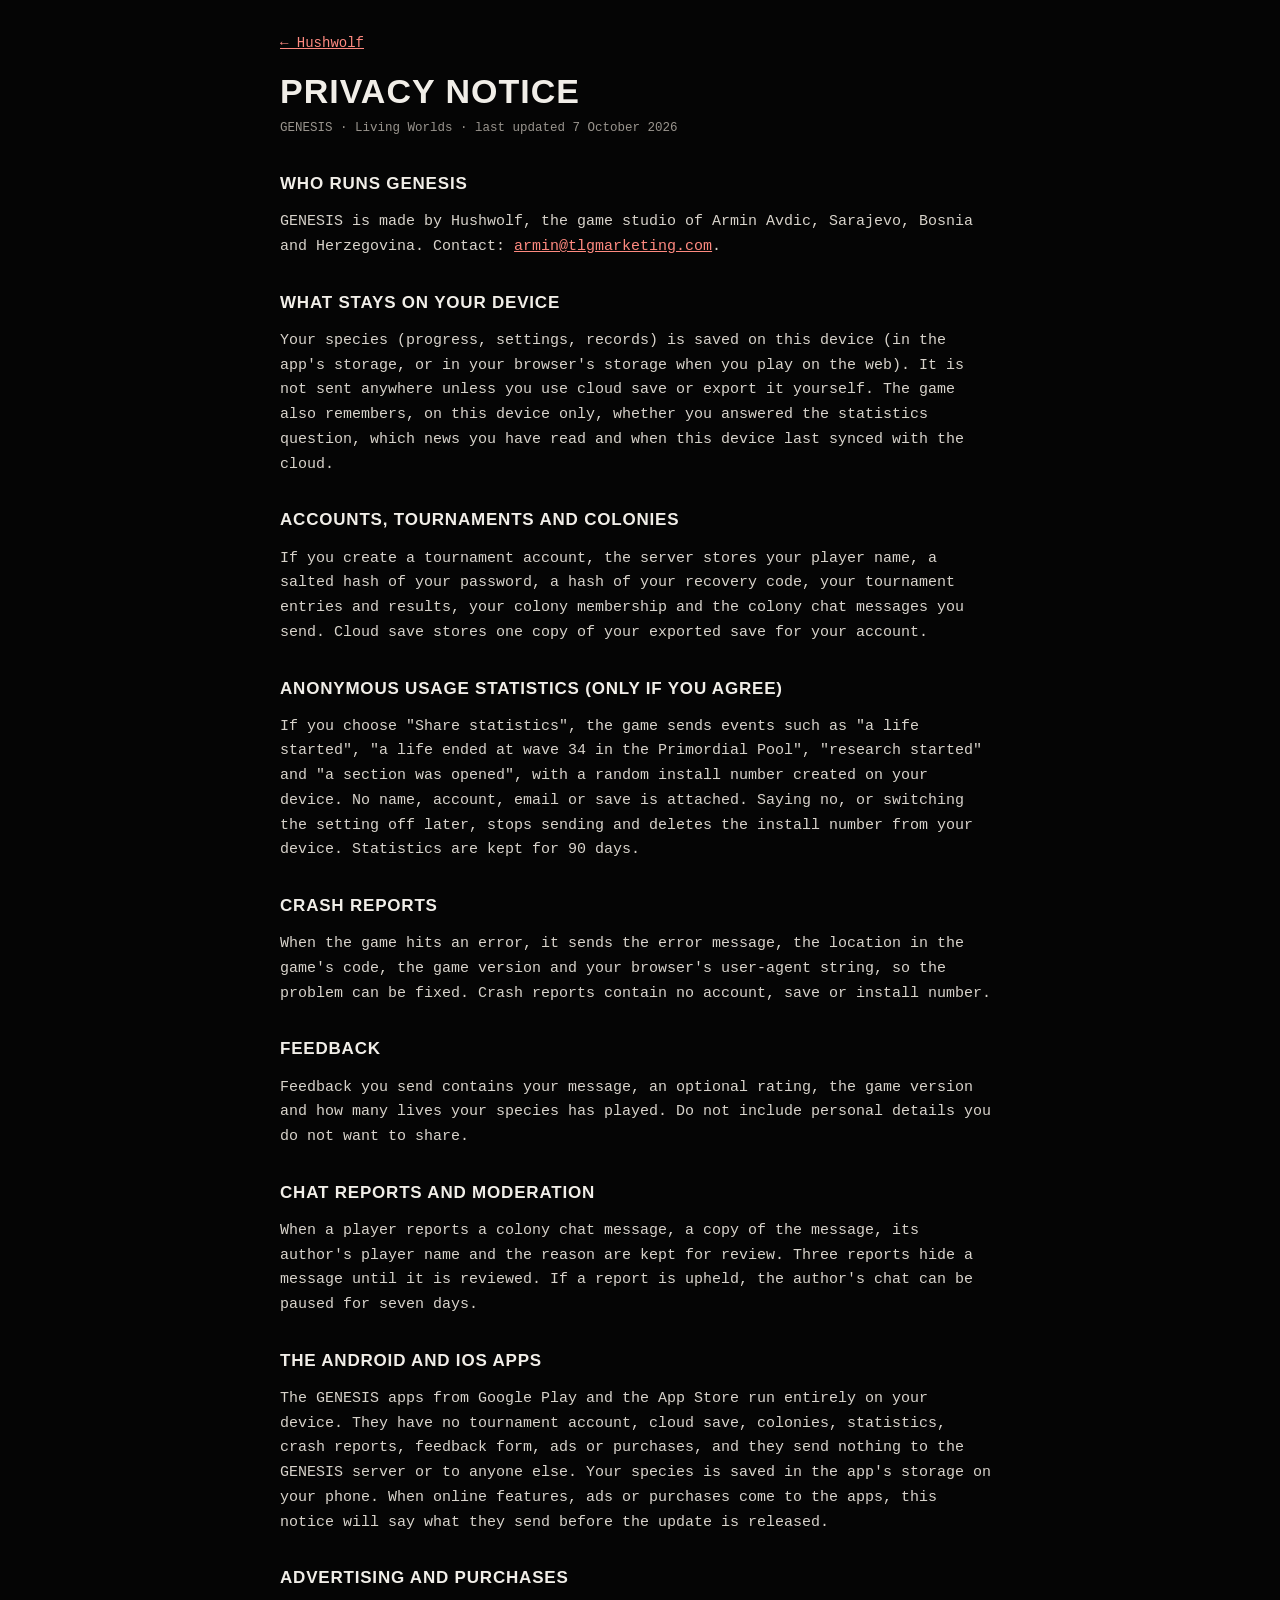
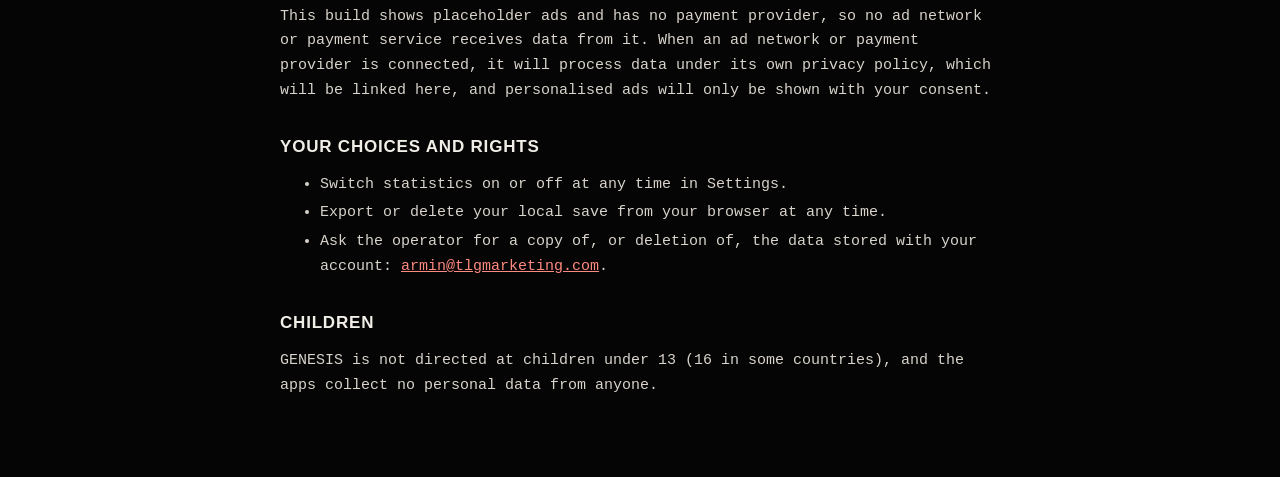
==== genesis/privacy.html @ 474cadc6 "Hushwolf studio site with the GENESIS privacy notice, terms and support page Co-Authored-By: Claude " ====
<!doctype html>
<html lang="en">
<head>
<meta charset="utf-8">
<meta name="viewport" content="width=device-width,initial-scale=1">
<title>GENESIS · Privacy notice</title>
<link rel="stylesheet" href="legal.css">
</head>
<body>
<main>
<p class="back-link"><a href="../">← Hushwolf</a></p>
<h1>Privacy notice</h1>
<small>GENESIS · Living Worlds · last updated 7 October 2026</small>

<h2>Who runs GENESIS</h2>
<p>GENESIS is made by Hushwolf, the game studio of Armin Avdic, Sarajevo, Bosnia and Herzegovina. Contact: <a href="mailto:armin@tlgmarketing.com">armin@tlgmarketing.com</a>.</p>

<h2>What stays on your device</h2>
<p>Your species (progress, settings, records) is saved on this device (in the app's storage, or in your browser's storage when you play on the web). It is not sent anywhere unless you use cloud save or export it yourself. The game also remembers, on this device only, whether you answered the statistics question, which news you have read and when this device last synced with the cloud.</p>

<h2>Accounts, tournaments and colonies</h2>
<p>If you create a tournament account, the server stores your player name, a salted hash of your password, a hash of your recovery code, your tournament entries and results, your colony membership and the colony chat messages you send. Cloud save stores one copy of your exported save for your account.</p>

<h2>Anonymous usage statistics (only if you agree)</h2>
<p>If you choose "Share statistics", the game sends events such as "a life started", "a life ended at wave 34 in the Primordial Pool", "research started" and "a section was opened", with a random install number created on your device. No name, account, email or save is attached. Saying no, or switching the setting off later, stops sending and deletes the install number from your device. Statistics are kept for 90 days.</p>

<h2>Crash reports</h2>
<p>When the game hits an error, it sends the error message, the location in the game's code, the game version and your browser's user-agent string, so the problem can be fixed. Crash reports contain no account, save or install number.</p>

<h2>Feedback</h2>
<p>Feedback you send contains your message, an optional rating, the game version and how many lives your species has played. Do not include personal details you do not want to share.</p>

<h2>Chat reports and moderation</h2>
<p>When a player reports a colony chat message, a copy of the message, its author's player name and the reason are kept for review. Three reports hide a message until it is reviewed. If a report is upheld, the author's chat can be paused for seven days.</p>

<h2>The Android and iOS apps</h2>
<p>The GENESIS apps from Google Play and the App Store run entirely on your device. They have no tournament account, cloud save, colonies, statistics, crash reports, feedback form, ads or purchases, and they send nothing to the GENESIS server or to anyone else. Your species is saved in the app's storage on your phone. When online features, ads or purchases come to the apps, this notice will say what they send before the update is released.</p>

<h2>Advertising and purchases</h2>
<p>This build shows placeholder ads and has no payment provider, so no ad network or payment service receives data from it. When an ad network or payment provider is connected, it will process data under its own privacy policy, which will be linked here, and personalised ads will only be shown with your consent.</p>

<h2>Your choices and rights</h2>
<ul>
<li>Switch statistics on or off at any time in Settings.</li>
<li>Export or delete your local save from your browser at any time.</li>
<li>Ask the operator for a copy of, or deletion of, the data stored with your account: <a href="mailto:armin@tlgmarketing.com">armin@tlgmarketing.com</a>.</li>
</ul>

<h2>Children</h2>
<p>GENESIS is not directed at children under 13 (16 in some countries), and the apps collect no personal data from anyone.</p>
</main>
</body>
</html>
---- genesis/legal.css ----
@font-face{font-family:Archivo;src:url(/assets/fonts/archivo-var-latin.woff2) format('woff2');font-weight:100 900;font-stretch:62% 125%}
@font-face{font-family:'IBM Plex Mono';src:url(/assets/fonts/plex-mono-500-latin.woff2) format('woff2');font-weight:500}
:root{color-scheme:dark;--red:#e3262c;--bone:#f1eee8;--grey:#9a958e}
body{margin:0;background:#050505;color:#d8d3cb;font:500 15px/1.65 'IBM Plex Mono',monospace}
main{max-width:720px;margin:0 auto;padding:32px 20px 64px}
h1{margin:0 0 6px;font:800 34px/1.1 Archivo,sans-serif;font-stretch:125%;letter-spacing:1px;text-transform:uppercase;color:var(--bone)}
h2{margin:32px 0 8px;font:800 17px/1.3 Archivo,sans-serif;font-stretch:115%;letter-spacing:.8px;text-transform:uppercase;color:var(--bone)}
.draft{margin:18px 0 24px;padding:12px 14px;border:1px solid #3a1416;border-left:3px solid var(--red);background:#120708;color:#f0c9c4}
a{color:#ff8a80}.back-link{margin:0 0 18px;font-size:14px}small{color:var(--grey)}li{margin:4px 0}
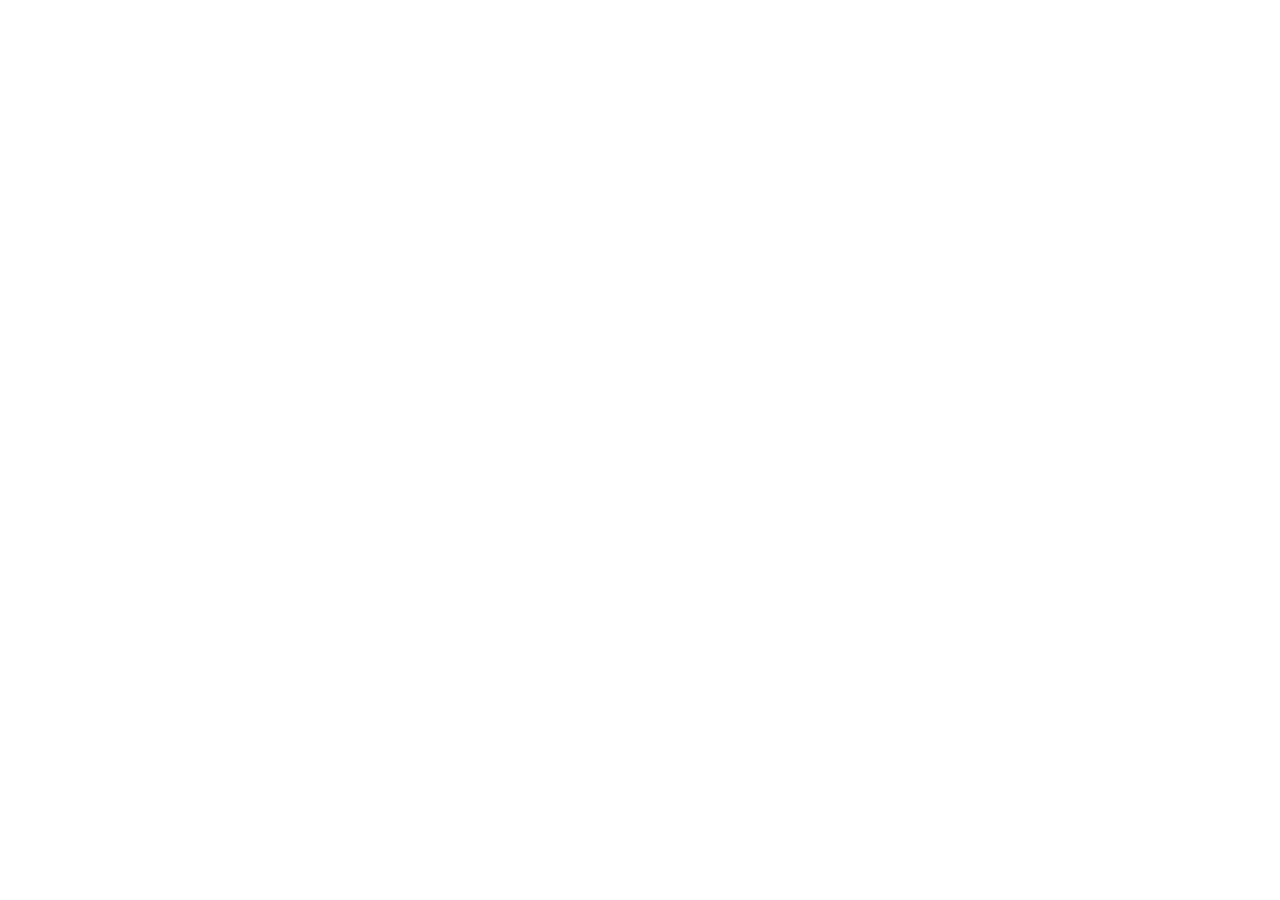
==== commit 96047eb2: "GENESIS legal pages moved to TLG Marketing Games Co-Authored-By: Claude Opus 5.5 <noreply@anthropic." ====
--- a/genesis/privacy.html
+++ b/genesis/privacy.html
@@ -2,52 +2,11 @@
 <html lang="en">
 <head>
 <meta charset="utf-8">
-<meta name="viewport" content="width=device-width,initial-scale=1">
-<title>GENESIS · Privacy notice</title>
-<link rel="stylesheet" href="legal.css">
+<title>GENESIS · moved</title>
+<meta http-equiv="refresh" content="0; url=https://ara925.github.io/tlgmarketing-games/genesis/privacy.html">
+<link rel="canonical" href="https://ara925.github.io/tlgmarketing-games/genesis/privacy.html">
 </head>
 <body>
-<main>
-<p class="back-link"><a href="../">← Hushwolf</a></p>
-<h1>Privacy notice</h1>
-<small>GENESIS · Living Worlds · last updated 7 October 2026</small>
-
-<h2>Who runs GENESIS</h2>
-<p>GENESIS is made by Hushwolf, the game studio of Armin Avdic, Sarajevo, Bosnia and Herzegovina. Contact: <a href="mailto:armin@tlgmarketing.com">armin@tlgmarketing.com</a>.</p>
-
-<h2>What stays on your device</h2>
-<p>Your species (progress, settings, records) is saved on this device (in the app's storage, or in your browser's storage when you play on the web). It is not sent anywhere unless you use cloud save or export it yourself. The game also remembers, on this device only, whether you answered the statistics question, which news you have read and when this device last synced with the cloud.</p>
-
-<h2>Accounts, tournaments and colonies</h2>
-<p>If you create a tournament account, the server stores your player name, a salted hash of your password, a hash of your recovery code, your tournament entries and results, your colony membership and the colony chat messages you send. Cloud save stores one copy of your exported save for your account.</p>
-
-<h2>Anonymous usage statistics (only if you agree)</h2>
-<p>If you choose "Share statistics", the game sends events such as "a life started", "a life ended at wave 34 in the Primordial Pool", "research started" and "a section was opened", with a random install number created on your device. No name, account, email or save is attached. Saying no, or switching the setting off later, stops sending and deletes the install number from your device. Statistics are kept for 90 days.</p>
-
-<h2>Crash reports</h2>
-<p>When the game hits an error, it sends the error message, the location in the game's code, the game version and your browser's user-agent string, so the problem can be fixed. Crash reports contain no account, save or install number.</p>
-
-<h2>Feedback</h2>
-<p>Feedback you send contains your message, an optional rating, the game version and how many lives your species has played. Do not include personal details you do not want to share.</p>
-
-<h2>Chat reports and moderation</h2>
-<p>When a player reports a colony chat message, a copy of the message, its author's player name and the reason are kept for review. Three reports hide a message until it is reviewed. If a report is upheld, the author's chat can be paused for seven days.</p>
-
-<h2>The Android and iOS apps</h2>
-<p>The GENESIS apps from Google Play and the App Store run entirely on your device. They have no tournament account, cloud save, colonies, statistics, crash reports, feedback form, ads or purchases, and they send nothing to the GENESIS server or to anyone else. Your species is saved in the app's storage on your phone. When online features, ads or purchases come to the apps, this notice will say what they send before the update is released.</p>
-
-<h2>Advertising and purchases</h2>
-<p>This build shows placeholder ads and has no payment provider, so no ad network or payment service receives data from it. When an ad network or payment provider is connected, it will process data under its own privacy policy, which will be linked here, and personalised ads will only be shown with your consent.</p>
-
-<h2>Your choices and rights</h2>
-<ul>
-<li>Switch statistics on or off at any time in Settings.</li>
-<li>Export or delete your local save from your browser at any time.</li>
-<li>Ask the operator for a copy of, or deletion of, the data stored with your account: <a href="mailto:armin@tlgmarketing.com">armin@tlgmarketing.com</a>.</li>
-</ul>
-
-<h2>Children</h2>
-<p>GENESIS is not directed at children under 13 (16 in some countries), and the apps collect no personal data from anyone.</p>
-</main>
+<p>This page moved to <a href="https://ara925.github.io/tlgmarketing-games/genesis/privacy.html">TLG Marketing Games</a>.</p>
 </body>
 </html>
